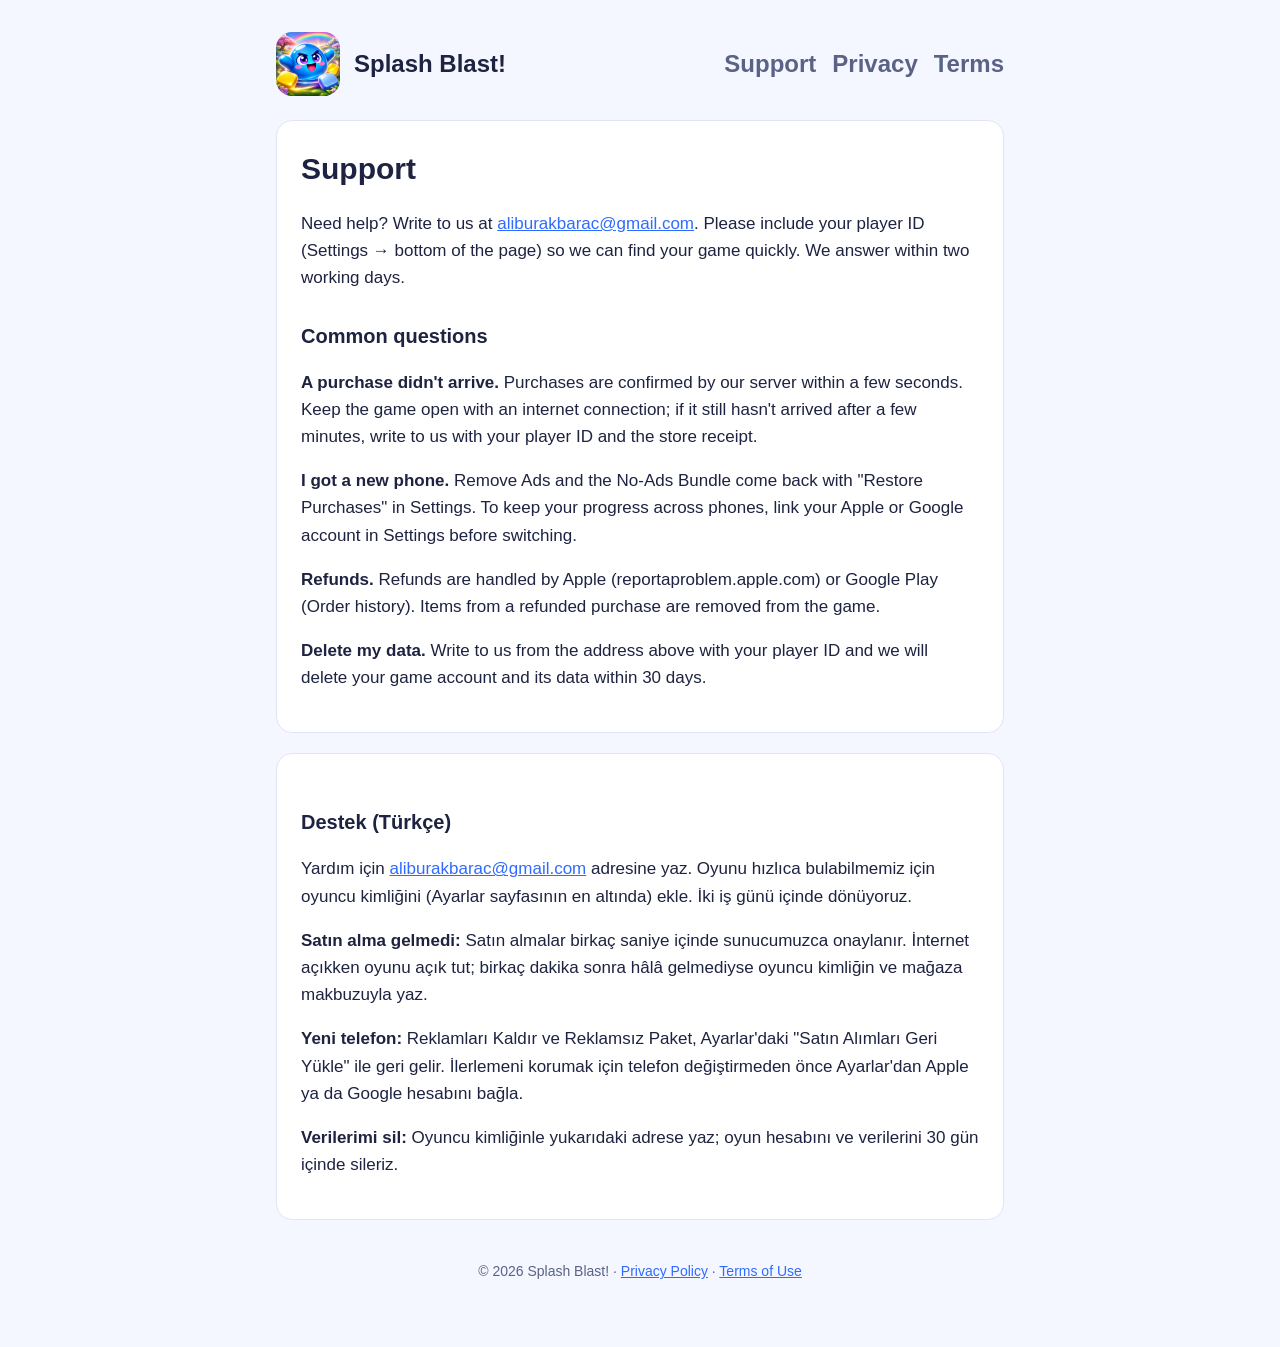
==== support.html @ d07c2ff7 "Splash Blast! website" ====
<!doctype html>
<html lang="en">
<head>
<meta charset="utf-8">
<meta name="viewport" content="width=device-width, initial-scale=1">
<title>Splash Blast! Support</title>
<link rel="icon" href="icon.png">
<link rel="stylesheet" href="style.css">
</head>
<body>
<main>
<header>
  <img src="icon.png" alt="Splash Blast! icon">
  <a href="./">Splash Blast!</a>
  <nav><a href="support.html">Support</a><a href="privacy.html">Privacy</a><a href="terms.html">Terms</a></nav>
</header>
<div class="card">
  <h1>Support</h1>
  <p>Need help? Write to us at <a href="mailto:aliburakbarac@gmail.com">aliburakbarac@gmail.com</a>. Please include your player ID (Settings → bottom of the page) so we can find your game quickly. We answer within two working days.</p>
  <h2>Common questions</h2>
  <p><b>A purchase didn't arrive.</b> Purchases are confirmed by our server within a few seconds. Keep the game open with an internet connection; if it still hasn't arrived after a few minutes, write to us with your player ID and the store receipt.</p>
  <p><b>I got a new phone.</b> Remove Ads and the No-Ads Bundle come back with "Restore Purchases" in Settings. To keep your progress across phones, link your Apple or Google account in Settings before switching.</p>
  <p><b>Refunds.</b> Refunds are handled by Apple (reportaproblem.apple.com) or Google Play (Order history). Items from a refunded purchase are removed from the game.</p>
  <p><b>Delete my data.</b> Write to us from the address above with your player ID and we will delete your game account and its data within 30 days.</p>
</div>
<div class="card">
  <h2>Destek (Türkçe)</h2>
  <p>Yardım için <a href="mailto:aliburakbarac@gmail.com">aliburakbarac@gmail.com</a> adresine yaz. Oyunu hızlıca bulabilmemiz için oyuncu kimliğini (Ayarlar sayfasının en altında) ekle. İki iş günü içinde dönüyoruz.</p>
  <p><b>Satın alma gelmedi:</b> Satın almalar birkaç saniye içinde sunucumuzca onaylanır. İnternet açıkken oyunu açık tut; birkaç dakika sonra hâlâ gelmediyse oyuncu kimliğin ve mağaza makbuzuyla yaz.</p>
  <p><b>Yeni telefon:</b> Reklamları Kaldır ve Reklamsız Paket, Ayarlar'daki "Satın Alımları Geri Yükle" ile geri gelir. İlerlemeni korumak için telefon değiştirmeden önce Ayarlar'dan Apple ya da Google hesabını bağla.</p>
  <p><b>Verilerimi sil:</b> Oyuncu kimliğinle yukarıdaki adrese yaz; oyun hesabını ve verilerini 30 gün içinde sileriz.</p>
</div>
<footer>© 2026 Splash Blast! · <a href="privacy.html">Privacy Policy</a> · <a href="terms.html">Terms of Use</a></footer>
</main>
</body>
</html>
---- style.css ----
:root { --bg: #f4f7ff; --card: #ffffff; --ink: #1d2340; --soft: #5a6285; --accent: #2f6bff; --line: #dfe5f5; }
@media (prefers-color-scheme: dark) {
  :root { --bg: #11152a; --card: #1b2140; --ink: #eef1ff; --soft: #a9b1d6; --accent: #7fa4ff; --line: #2c3460; }
}
* { box-sizing: border-box; }
body { margin: 0; background: var(--bg); color: var(--ink); font: 17px/1.6 -apple-system, BlinkMacSystemFont, "Segoe UI", Roboto, sans-serif; }
main { max-width: 760px; margin: 0 auto; padding: 32px 16px 64px; }
header { display: flex; align-items: center; gap: 14px; margin-bottom: 24px; }
header img { width: 64px; height: 64px; border-radius: 16px; }
header a { color: inherit; text-decoration: none; font-weight: 700; font-size: 24px; }
nav { margin-left: auto; display: flex; gap: 16px; font-size: 15px; }
nav a { color: var(--soft); text-decoration: none; }
nav a:hover { color: var(--accent); }
.card { background: var(--card); border: 1px solid var(--line); border-radius: 16px; padding: 24px; margin-bottom: 20px; }
h1 { font-size: 30px; margin: 0 0 8px; }
h2 { font-size: 20px; margin: 28px 0 8px; }
p, li { color: var(--ink); }
.soft { color: var(--soft); font-size: 15px; }
a { color: var(--accent); }
.lang { font-size: 14px; color: var(--soft); }
footer { text-align: center; color: var(--soft); font-size: 14px; margin-top: 40px; }
@media (max-width: 520px) { header { flex-wrap: wrap; } nav { margin-left: 0; width: 100%; } }
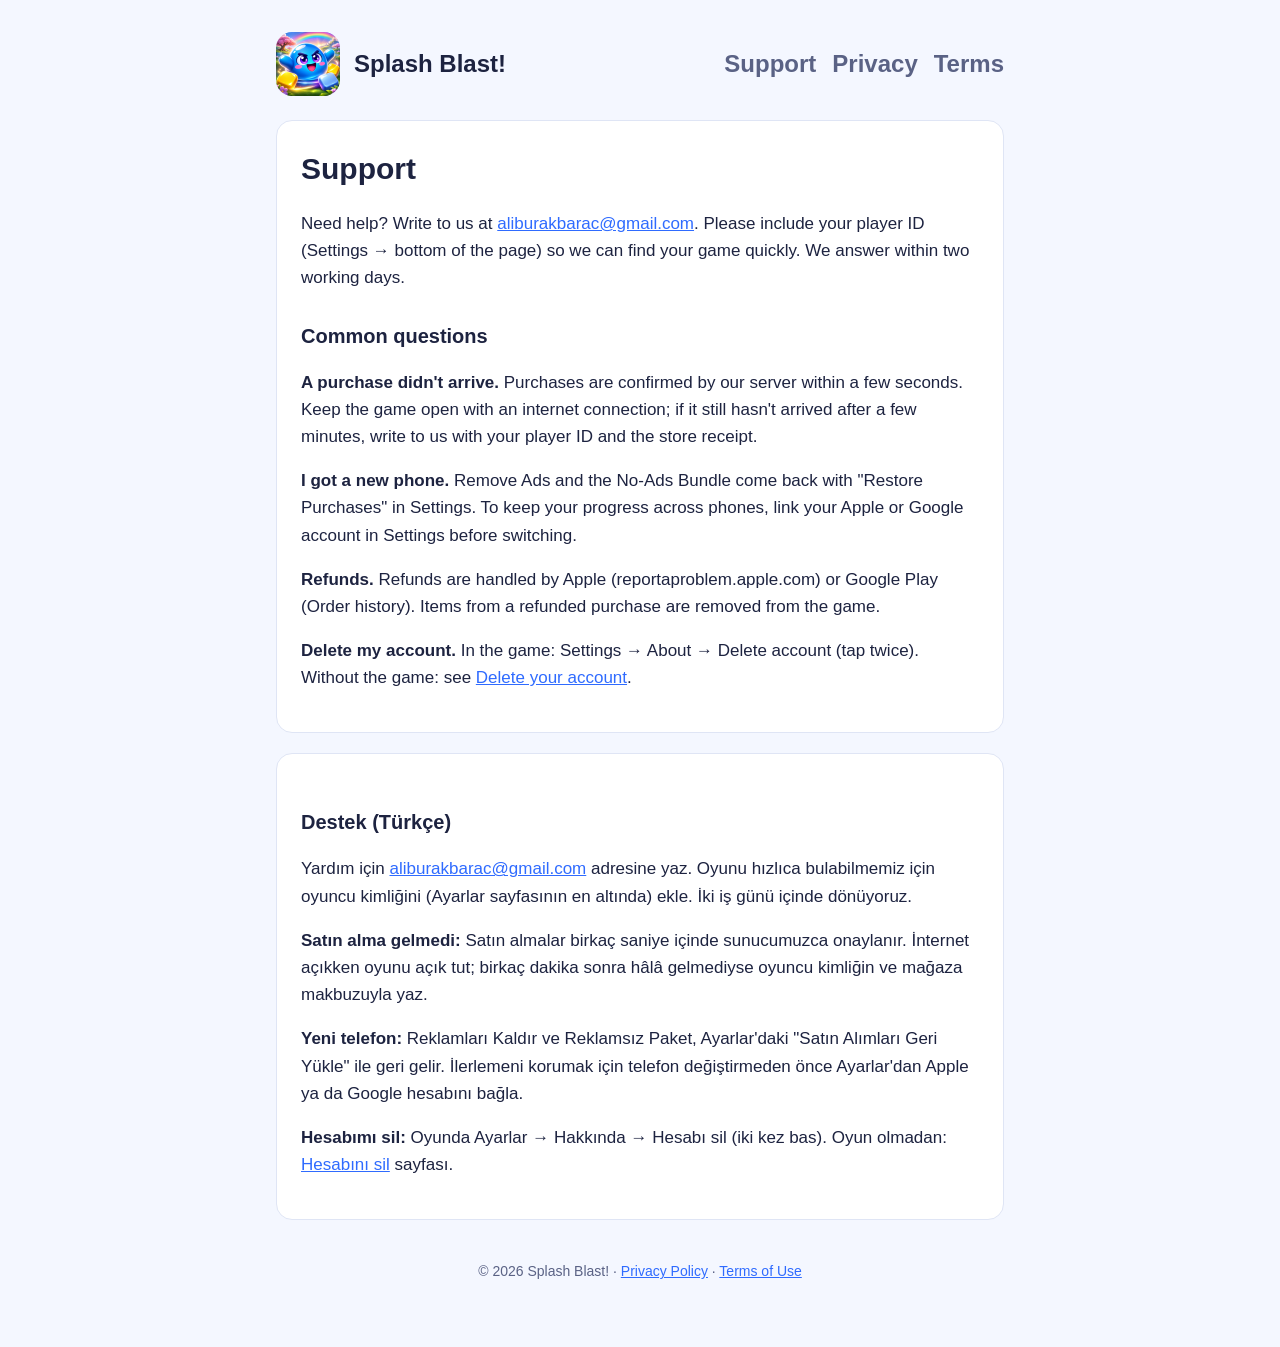
==== commit 678966df: "Update support.html (privacy: personal difficulty; account deletion page)" ====
--- a/support.html
+++ b/support.html
@@ -21,14 +21,14 @@
   <p><b>A purchase didn't arrive.</b> Purchases are confirmed by our server within a few seconds. Keep the game open with an internet connection; if it still hasn't arrived after a few minutes, write to us with your player ID and the store receipt.</p>
   <p><b>I got a new phone.</b> Remove Ads and the No-Ads Bundle come back with "Restore Purchases" in Settings. To keep your progress across phones, link your Apple or Google account in Settings before switching.</p>
   <p><b>Refunds.</b> Refunds are handled by Apple (reportaproblem.apple.com) or Google Play (Order history). Items from a refunded purchase are removed from the game.</p>
-  <p><b>Delete my data.</b> Write to us from the address above with your player ID and we will delete your game account and its data within 30 days.</p>
+  <p><b>Delete my account.</b> In the game: Settings → About → Delete account (tap twice). Without the game: see <a href="delete.html">Delete your account</a>.</p>
 </div>
 <div class="card">
   <h2>Destek (Türkçe)</h2>
   <p>Yardım için <a href="mailto:aliburakbarac@gmail.com">aliburakbarac@gmail.com</a> adresine yaz. Oyunu hızlıca bulabilmemiz için oyuncu kimliğini (Ayarlar sayfasının en altında) ekle. İki iş günü içinde dönüyoruz.</p>
   <p><b>Satın alma gelmedi:</b> Satın almalar birkaç saniye içinde sunucumuzca onaylanır. İnternet açıkken oyunu açık tut; birkaç dakika sonra hâlâ gelmediyse oyuncu kimliğin ve mağaza makbuzuyla yaz.</p>
   <p><b>Yeni telefon:</b> Reklamları Kaldır ve Reklamsız Paket, Ayarlar'daki "Satın Alımları Geri Yükle" ile geri gelir. İlerlemeni korumak için telefon değiştirmeden önce Ayarlar'dan Apple ya da Google hesabını bağla.</p>
-  <p><b>Verilerimi sil:</b> Oyuncu kimliğinle yukarıdaki adrese yaz; oyun hesabını ve verilerini 30 gün içinde sileriz.</p>
+  <p><b>Hesabımı sil:</b> Oyunda Ayarlar → Hakkında → Hesabı sil (iki kez bas). Oyun olmadan: <a href="delete.html">Hesabını sil</a> sayfası.</p>
 </div>
 <footer>© 2026 Splash Blast! · <a href="privacy.html">Privacy Policy</a> · <a href="terms.html">Terms of Use</a></footer>
 </main>
